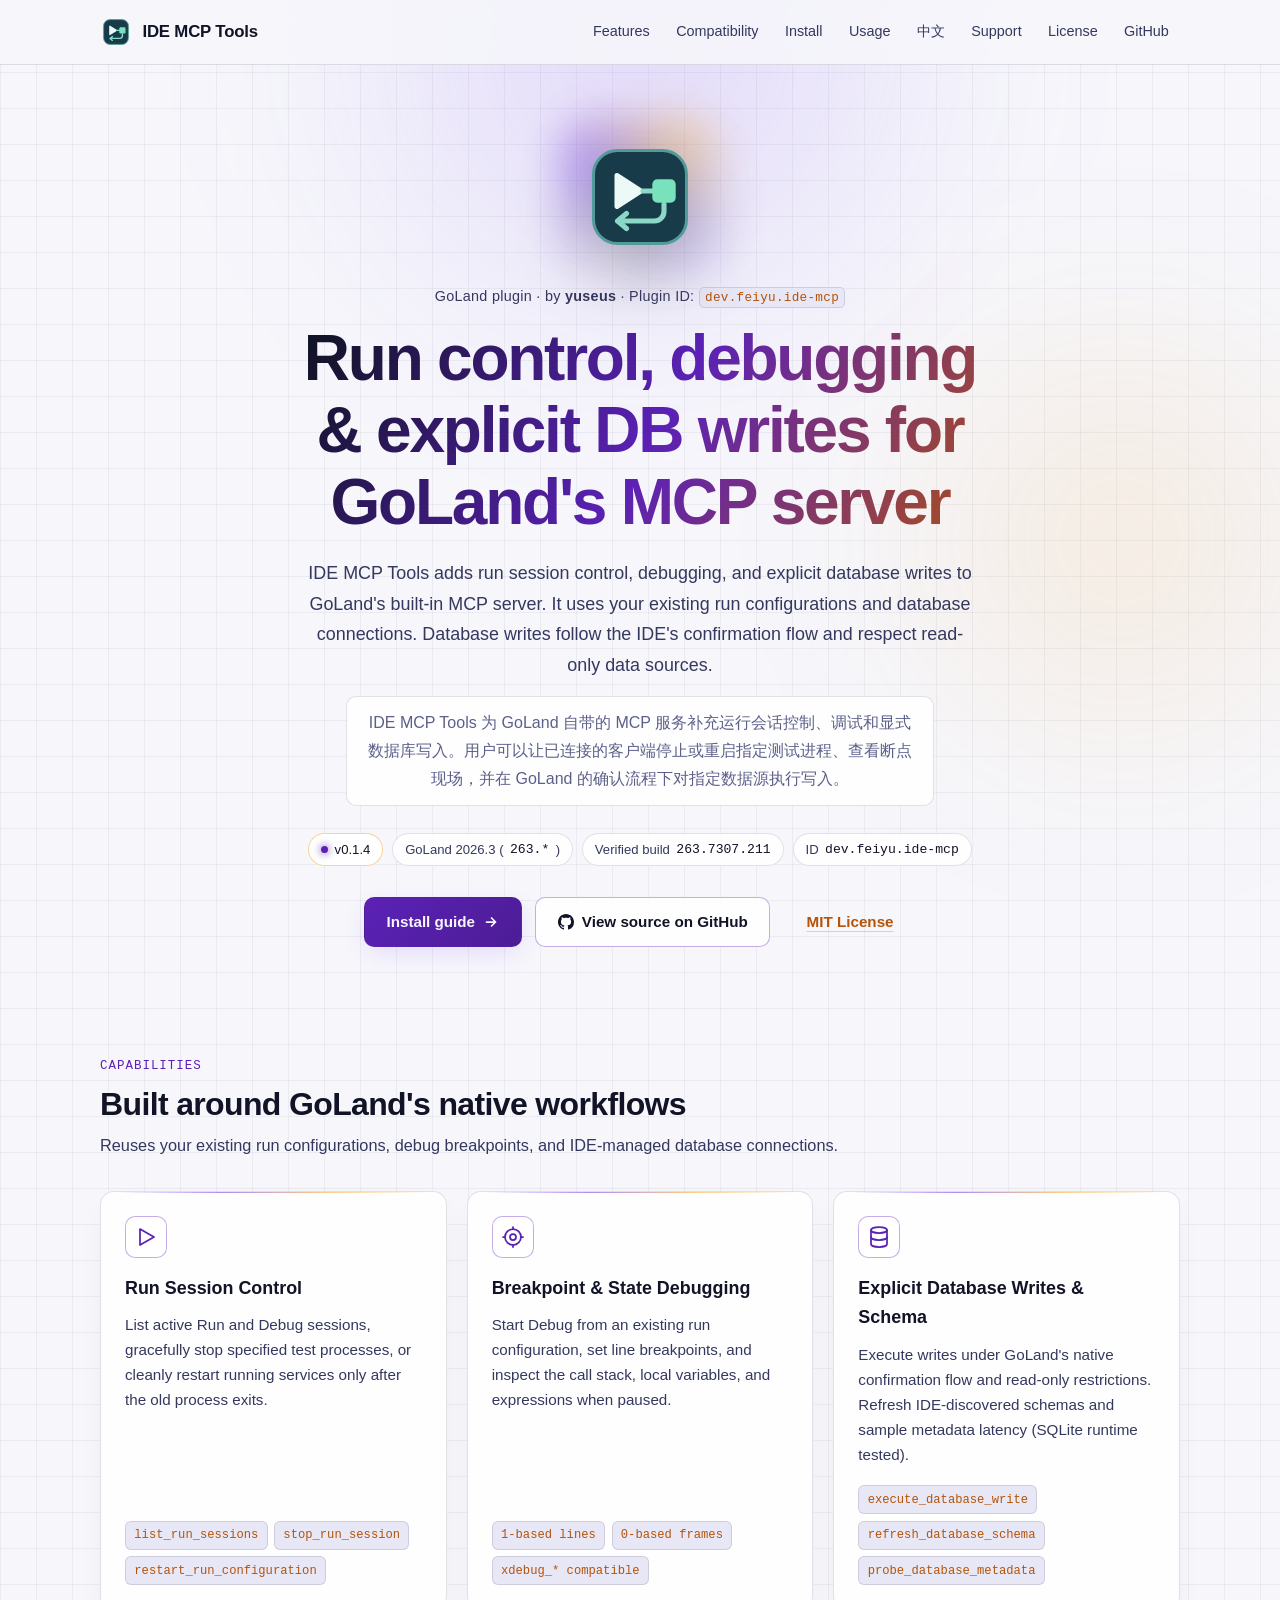
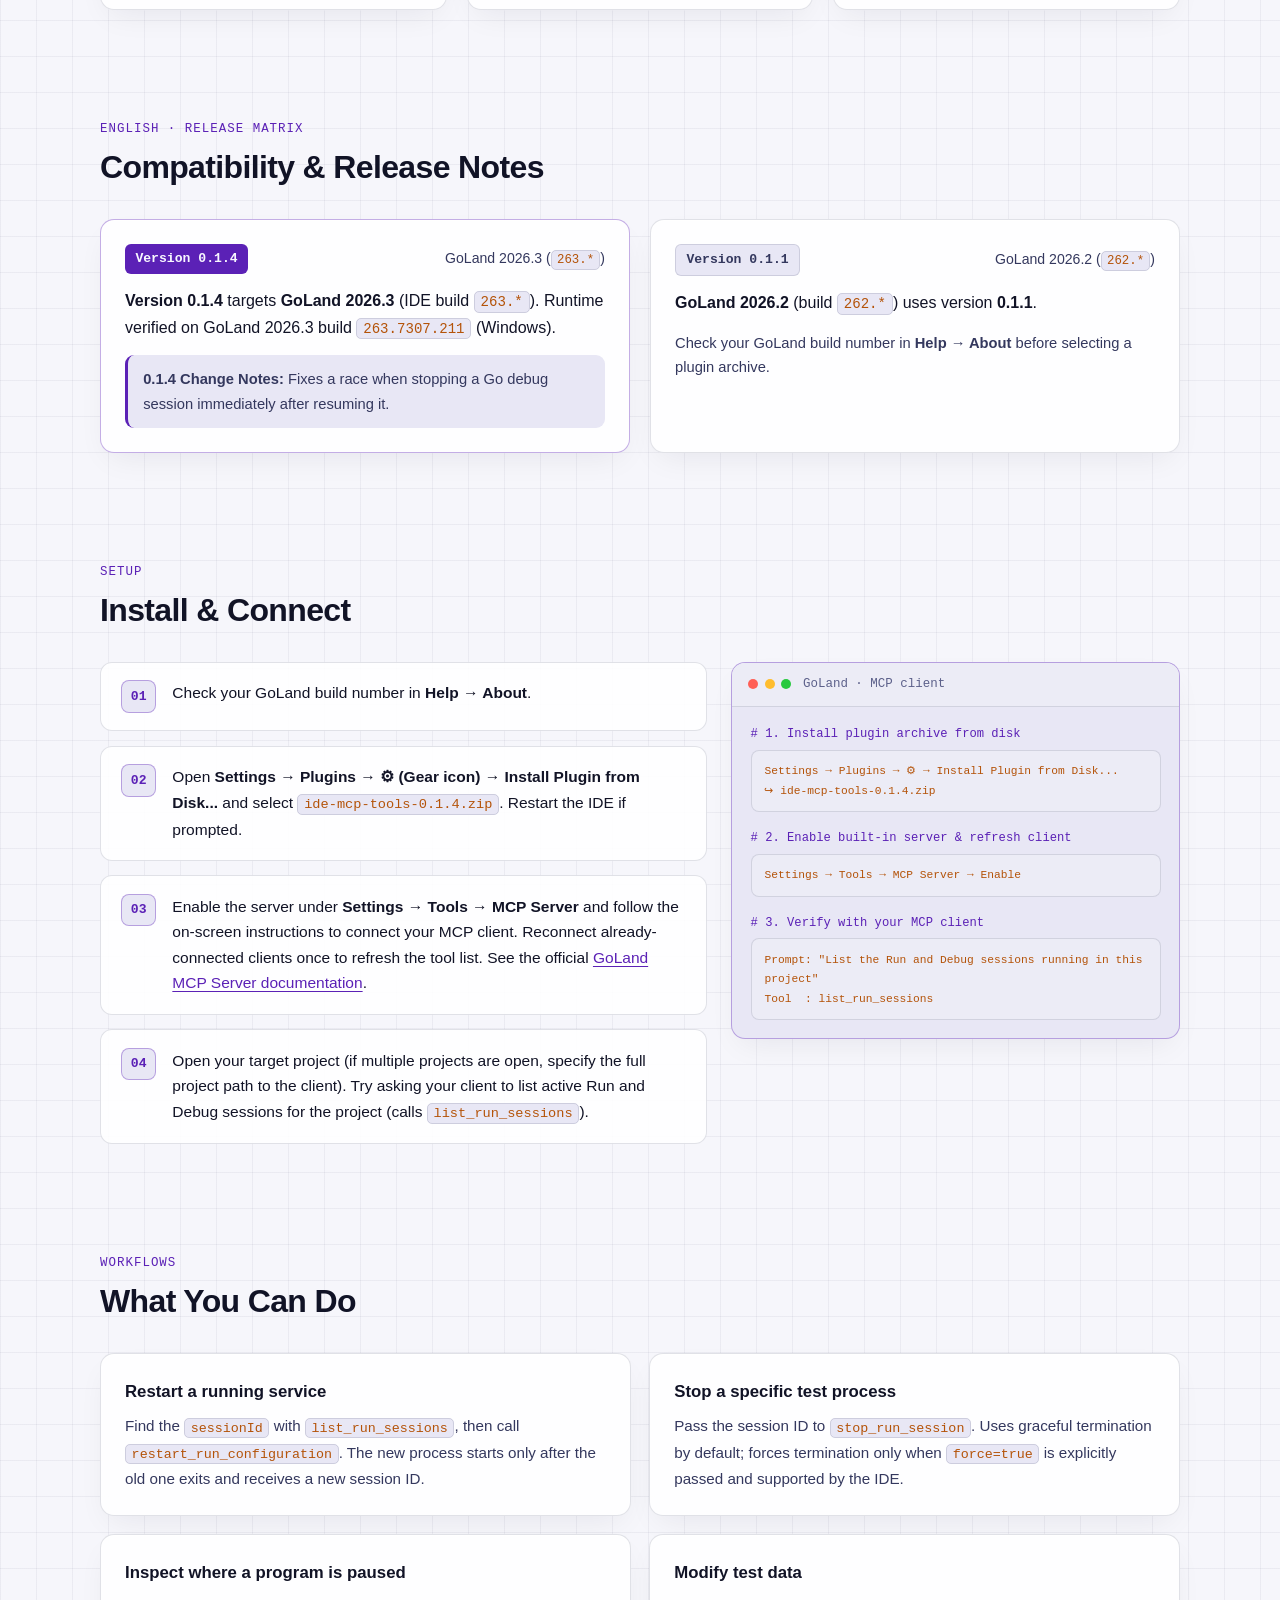
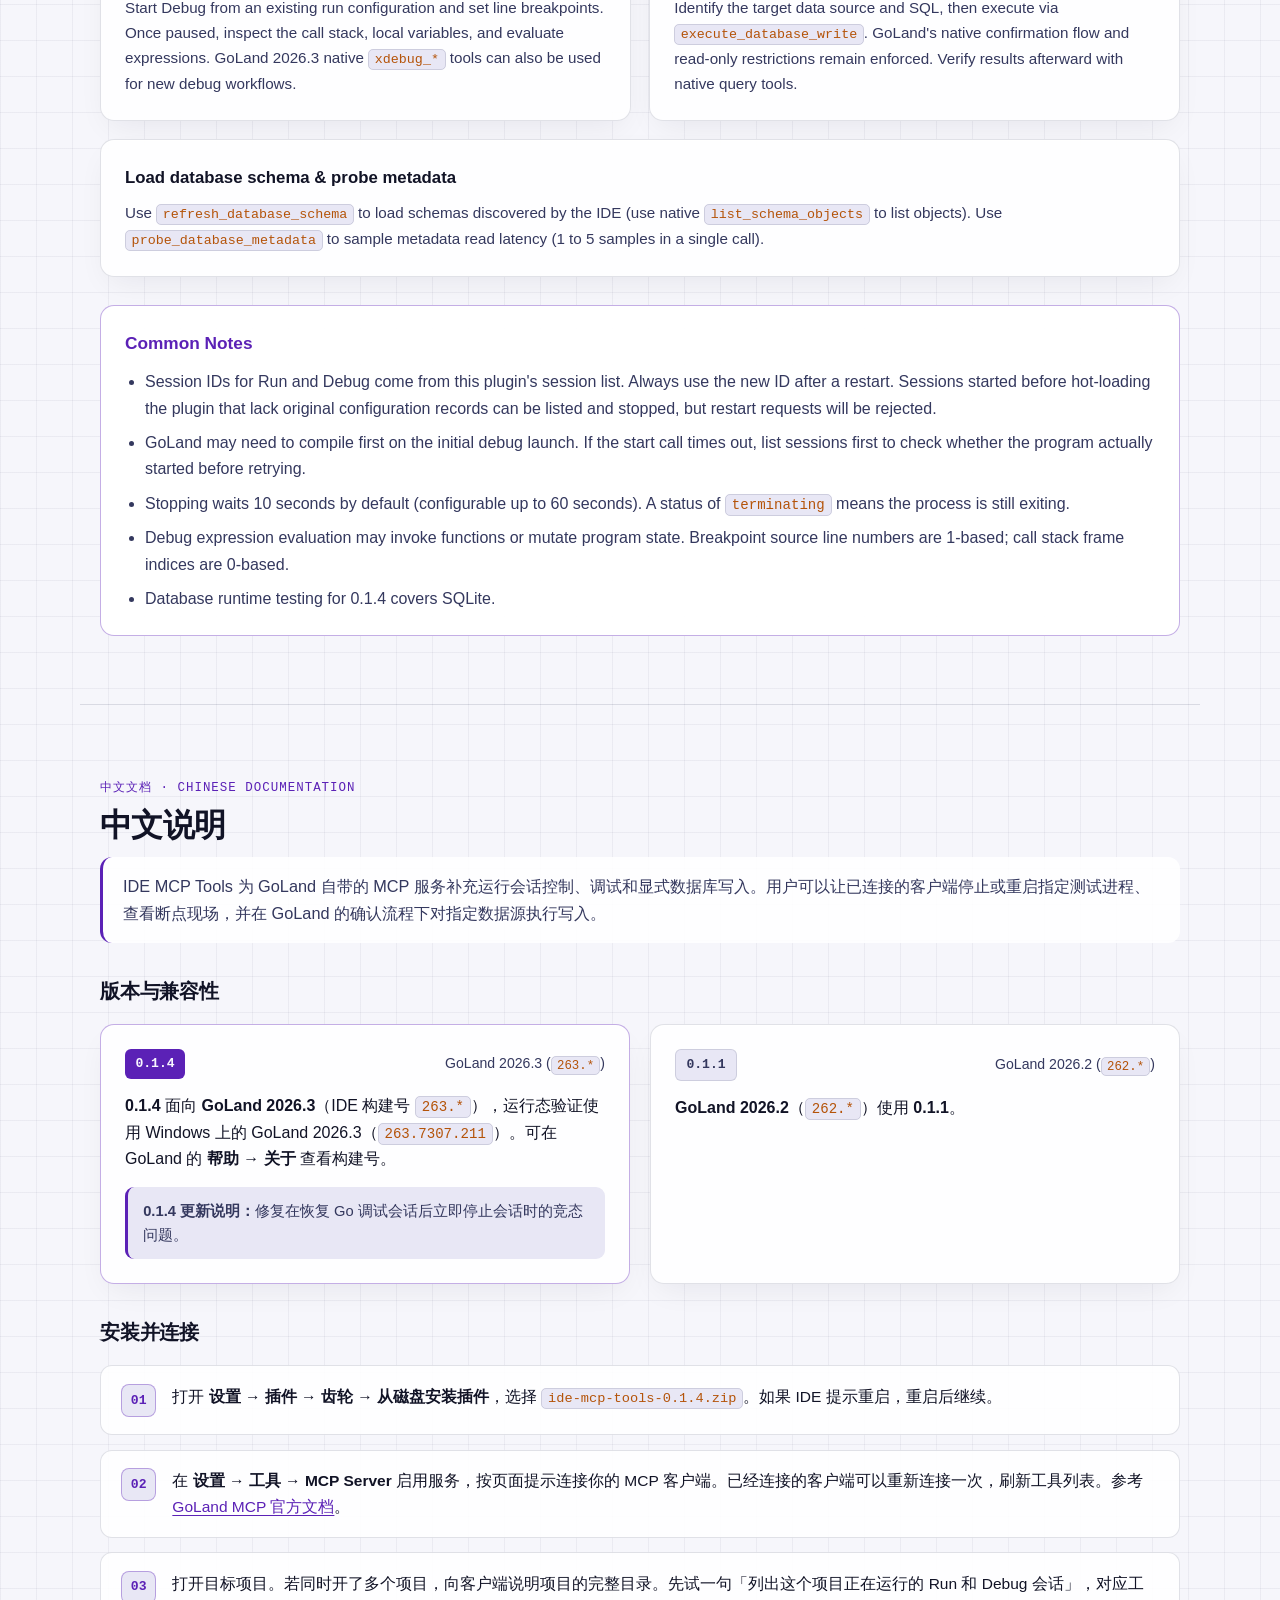
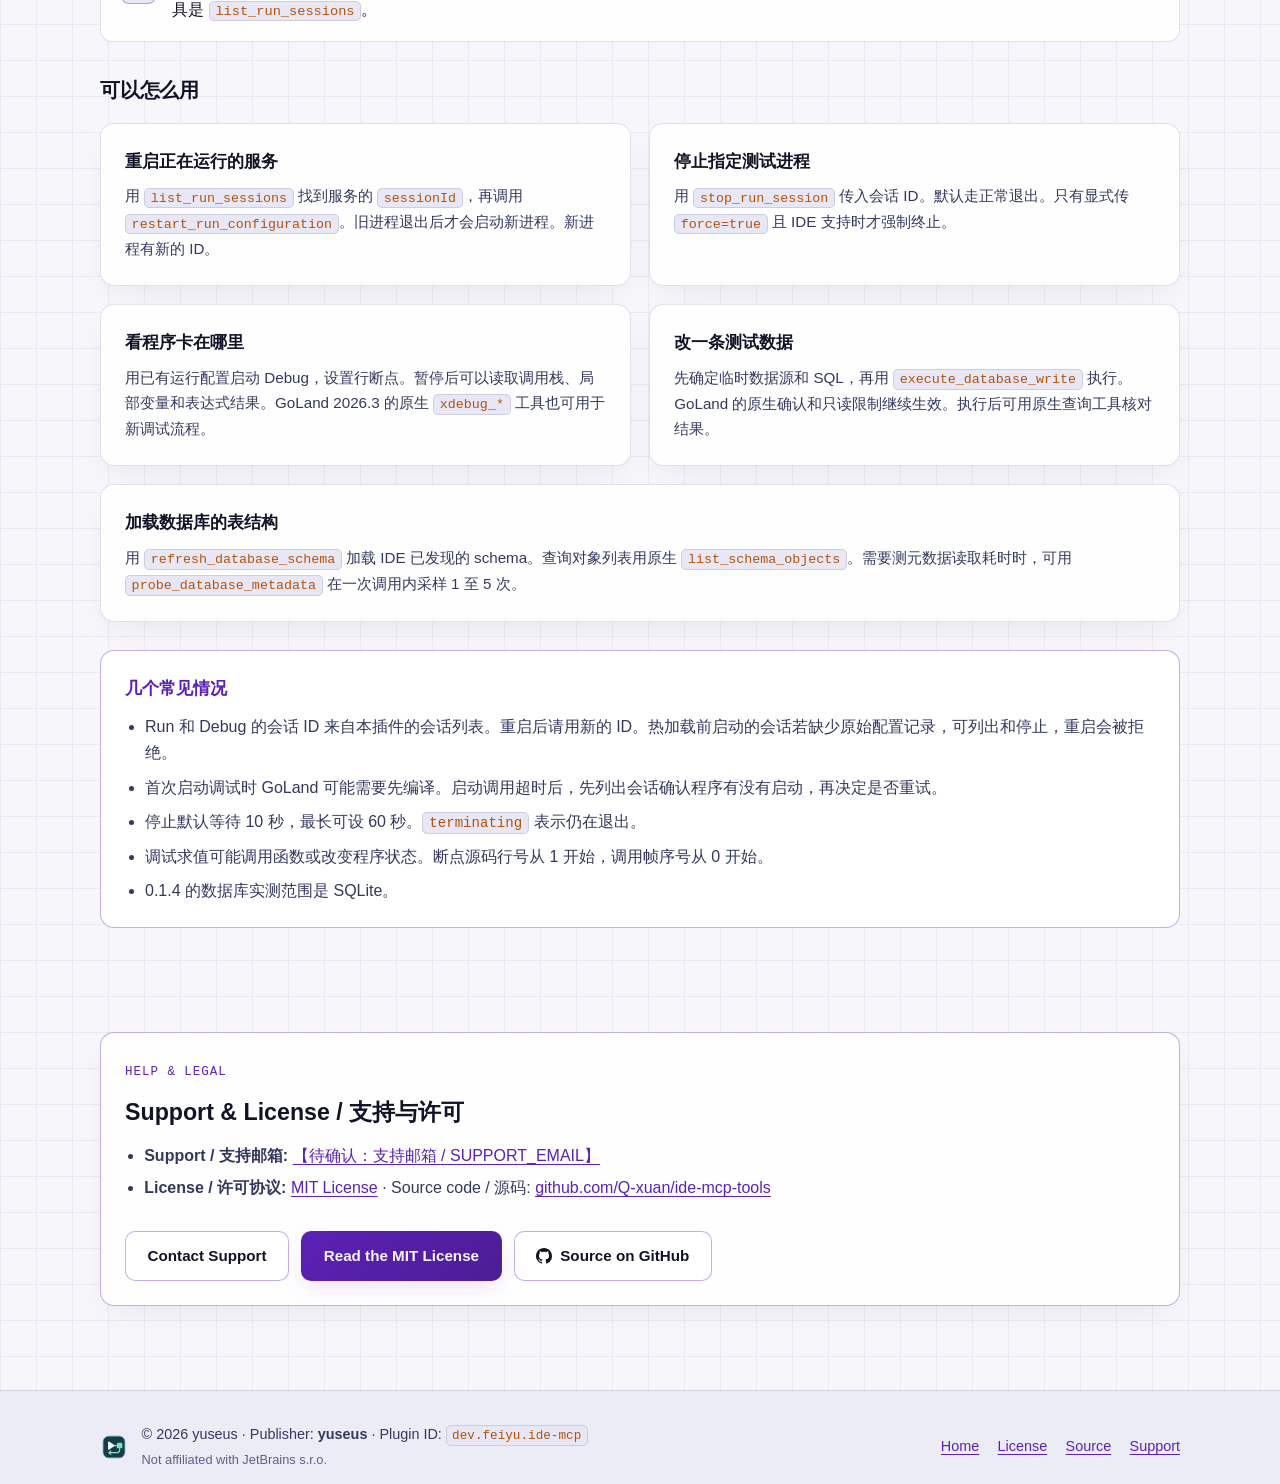
==== docs/index.html @ c02a5cfa "docs: add publisher website for GitHub Pages" ====
<!DOCTYPE html>
<html lang="en">
<head>
  <meta charset="utf-8">
  <meta name="viewport" content="width=device-width, initial-scale=1">
  <title>IDE MCP Tools – GoLand Plugin by yuseus</title>
  <meta name="description" content="IDE MCP Tools adds run session control, debugging, and explicit database writes to GoLand's built-in MCP server.">
  <link rel="icon" type="image/svg+xml" href="pluginIcon.svg">
  <link rel="stylesheet" href="style.css">
</head>
<body>
  <a href="#main-content" class="skip-link">Skip to main content</a>

  <div class="bg-canvas" aria-hidden="true">
    <div class="glow glow-1"></div>
    <div class="glow glow-2"></div>
  </div>

  <header class="site-header">
    <div class="container nav-inner">
      <a href="./" class="brand" aria-label="IDE MCP Tools Home">
        <img src="pluginIcon.svg" alt="IDE MCP Tools icon" width="32" height="32" class="brand-icon">
        <span class="brand-name">IDE MCP Tools</span>
      </a>
      <nav class="site-nav" aria-label="Primary navigation">
        <a href="#features">Features</a>
        <a href="#compatibility">Compatibility</a>
        <a href="#install">Install</a>
        <a href="#usage">Usage</a>
        <a href="#zh" lang="zh-CN">中文</a>
        <a href="#support">Support</a>
        <a href="eula/">License</a>
        <a href="https://github.com/Q-xuan/ide-mcp-tools" rel="noopener">GitHub</a>
      </nav>
    </div>
  </header>

  <main id="main-content">
    <section class="hero" aria-labelledby="hero-title">
      <div class="container hero-inner">
        <div class="hero-icon-shell">
          <img src="pluginIcon.svg" alt="IDE MCP Tools icon" width="120" height="120" class="hero-icon">
        </div>

        <p class="eyebrow">GoLand plugin &middot; by <strong>yuseus</strong> &middot; Plugin ID: <code>dev.feiyu.ide-mcp</code></p>

        <h1 id="hero-title" class="hero-title">
          Run control, debugging &amp; explicit DB writes for GoLand's MCP server
        </h1>

        <p class="hero-lead">
          IDE MCP Tools adds run session control, debugging, and explicit database writes to GoLand's built-in MCP server. It uses your existing run configurations and database connections. Database writes follow the IDE's confirmation flow and respect read-only data sources.
        </p>

        <p class="hero-lead-zh" lang="zh-CN">
          IDE MCP Tools 为 GoLand 自带的 MCP 服务补充运行会话控制、调试和显式数据库写入。用户可以让已连接的客户端停止或重启指定测试进程、查看断点现场，并在 GoLand 的确认流程下对指定数据源执行写入。
        </p>

        <div class="badge-row" role="list" aria-label="Release highlights">
          <span class="badge badge-accent" role="listitem">
            <span class="badge-dot" aria-hidden="true"></span>
            v0.1.4
          </span>
          <span class="badge" role="listitem">GoLand 2026.3 (<code>263.*</code>)</span>
          <span class="badge" role="listitem">Verified build <code>263.7307.211</code></span>
          <span class="badge" role="listitem">ID <code>dev.feiyu.ide-mcp</code></span>
        </div>

        <div class="cta-row">
          <a href="#install" class="btn btn-primary">
            <span>Install guide</span>
            <svg width="16" height="16" viewBox="0 0 16 16" fill="none" stroke="currentColor" stroke-width="1.75" stroke-linecap="round" stroke-linejoin="round" aria-hidden="true">
              <path d="M3.5 8h9M8.5 4l4 4-4 4"/>
            </svg>
          </a>
          <a href="https://github.com/Q-xuan/ide-mcp-tools" class="btn btn-secondary" rel="noopener"><svg class="btn-icon" width="16" height="16" viewBox="0 0 16 16" aria-hidden="true" fill="currentColor"><path d="M8 0C3.58 0 0 3.58 0 8c0 3.54 2.29 6.53 5.47 7.59.4.07.55-.17.55-.38 0-.19-.01-.82-.01-1.49-2.01.37-2.53-.49-2.69-.94-.09-.23-.48-.94-.82-1.13-.28-.15-.68-.52-.01-.53.63-.01 1.08.58 1.23.82.72 1.21 1.87.87 2.33.66.07-.52.28-.87.51-1.07-1.78-.2-3.64-.89-3.64-3.95 0-.87.31-1.59.82-2.15-.08-.2-.36-1.02.08-2.12 0 0 .67-.21 2.2.82.64-.18 1.32-.27 2-.27.68 0 1.36.09 2 .27 1.53-1.04 2.2-.82 2.2-.82.44 1.1.16 1.92.08 2.12.51.56.82 1.27.82 2.15 0 3.07-1.87 3.75-3.65 3.95.29.25.54.73.54 1.48 0 1.07-.01 1.93-.01 2.2 0 .21.15.46.55.38A8.013 8.013 0 0016 8c0-4.42-3.58-8-8-8z"/></svg> View source on GitHub</a>
          <a href="eula/" class="btn btn-ghost">MIT License</a>
        </div>
      </div>
    </section>

    <section id="features" class="section" aria-labelledby="features-heading">
      <div class="container">
        <div class="section-header">
          <span class="section-kicker">Capabilities</span>
          <h2 id="features-heading">Built around GoLand's native workflows</h2>
          <p class="section-sub">Reuses your existing run configurations, debug breakpoints, and IDE-managed database connections.</p>
        </div>

        <div class="feature-grid">
          <article class="glass-card feature-card">
            <div class="feature-icon" aria-hidden="true">
              <svg width="24" height="24" viewBox="0 0 24 24" fill="none" stroke="currentColor" stroke-width="1.75" stroke-linecap="round" stroke-linejoin="round">
                <polygon points="6 4 20 12 6 20 6 4"/>
              </svg>
            </div>
            <h3>Run Session Control</h3>
            <p>List active Run and Debug sessions, gracefully stop specified test processes, or cleanly restart running services only after the old process exits.</p>
            <div class="chip-row" aria-label="Run control tools">
              <code class="tool-chip">list_run_sessions</code>
              <code class="tool-chip">stop_run_session</code>
              <code class="tool-chip">restart_run_configuration</code>
            </div>
          </article>

          <article class="glass-card feature-card">
            <div class="feature-icon" aria-hidden="true">
              <svg width="24" height="24" viewBox="0 0 24 24" fill="none" stroke="currentColor" stroke-width="1.75" stroke-linecap="round" stroke-linejoin="round">
                <circle cx="12" cy="12" r="8"/>
                <circle cx="12" cy="12" r="3"/>
                <line x1="12" y1="2" x2="12" y2="4"/>
                <line x1="12" y1="20" x2="12" y2="22"/>
                <line x1="2" y1="12" x2="4" y2="12"/>
                <line x1="20" y1="12" x2="22" y2="12"/>
              </svg>
            </div>
            <h3>Breakpoint &amp; State Debugging</h3>
            <p>Start Debug from an existing run configuration, set line breakpoints, and inspect the call stack, local variables, and expressions when paused.</p>
            <div class="chip-row" aria-label="Debugging integration">
              <code class="tool-chip">1-based lines</code>
              <code class="tool-chip">0-based frames</code>
              <code class="tool-chip">xdebug_* compatible</code>
            </div>
          </article>

          <article class="glass-card feature-card">
            <div class="feature-icon" aria-hidden="true">
              <svg width="24" height="24" viewBox="0 0 24 24" fill="none" stroke="currentColor" stroke-width="1.75" stroke-linecap="round" stroke-linejoin="round">
                <ellipse cx="12" cy="5" rx="8" ry="3"/>
                <path d="M4 5v7c0 1.66 3.58 3 8 3s8-1.34 8-3V5"/>
                <path d="M4 12v7c0 1.66 3.58 3 8 3s8-1.34 8-3v-7"/>
              </svg>
            </div>
            <h3>Explicit Database Writes &amp; Schema</h3>
            <p>Execute writes under GoLand's native confirmation flow and read-only restrictions. Refresh IDE-discovered schemas and sample metadata latency (SQLite runtime tested).</p>
            <div class="chip-row" aria-label="Database tools">
              <code class="tool-chip">execute_database_write</code>
              <code class="tool-chip">refresh_database_schema</code>
              <code class="tool-chip">probe_database_metadata</code>
            </div>
          </article>
        </div>
      </div>
    </section>

    <section id="compatibility" class="section" aria-labelledby="compat-heading">
      <div class="container">
        <div class="section-header">
          <span class="section-kicker">English &middot; Release Matrix</span>
          <h2 id="compat-heading">Compatibility &amp; Release Notes</h2>
        </div>

        <div class="compat-grid">
          <div class="glass-card compat-card compat-current">
            <div class="compat-top">
              <span class="version-pill">Version 0.1.4</span>
              <span class="target-pill">GoLand 2026.3 (<code>263.*</code>)</span>
            </div>
            <p class="compat-body">
              <strong>Version 0.1.4</strong> targets <strong>GoLand 2026.3</strong> (IDE build <code>263.*</code>). Runtime verified on GoLand 2026.3 build <code>263.7307.211</code> (Windows).
            </p>
            <div class="changelog-box">
              <strong>0.1.4 Change Notes:</strong> Fixes a race when stopping a Go debug session immediately after resuming it.
            </div>
          </div>

          <div class="glass-card compat-card">
            <div class="compat-top">
              <span class="version-pill version-pill-muted">Version 0.1.1</span>
              <span class="target-pill">GoLand 2026.2 (<code>262.*</code>)</span>
            </div>
            <p class="compat-body">
              <strong>GoLand 2026.2</strong> (build <code>262.*</code>) uses version <strong>0.1.1</strong>.
            </p>
            <p class="compat-note">
              Check your GoLand build number in <strong>Help &rarr; About</strong> before selecting a plugin archive.
            </p>
          </div>
        </div>
      </div>
    </section>

    <section id="install" class="section" aria-labelledby="install-heading">
      <div class="container">
        <div class="section-header">
          <span class="section-kicker">Setup</span>
          <h2 id="install-heading">Install &amp; Connect</h2>
        </div>

        <div class="install-layout">
          <ol class="step-timeline">
            <li class="step-item">
              <span class="step-num" aria-hidden="true">01</span>
              <div class="step-body">
                Check your GoLand build number in <strong>Help &rarr; About</strong>.
              </div>
            </li>
            <li class="step-item">
              <span class="step-num" aria-hidden="true">02</span>
              <div class="step-body">
                Open <strong>Settings &rarr; Plugins &rarr; &#9881; (Gear icon) &rarr; Install Plugin from Disk...</strong> and select <code>ide-mcp-tools-0.1.4.zip</code>. Restart the IDE if prompted.
              </div>
            </li>
            <li class="step-item">
              <span class="step-num" aria-hidden="true">03</span>
              <div class="step-body">
                Enable the server under <strong>Settings &rarr; Tools &rarr; MCP Server</strong> and follow the on-screen instructions to connect your MCP client. Reconnect already-connected clients once to refresh the tool list. See the official <a href="https://www.jetbrains.com/help/go/mcp-server.html" rel="noopener noreferrer">GoLand MCP Server documentation</a>.
              </div>
            </li>
            <li class="step-item">
              <span class="step-num" aria-hidden="true">04</span>
              <div class="step-body">
                Open your target project (if multiple projects are open, specify the full project path to the client). Try asking your client to list active Run and Debug sessions for the project (calls <code>list_run_sessions</code>).
              </div>
            </li>
          </ol>

          <aside class="ide-window" aria-label="GoLand MCP setup walkthrough">
            <div class="ide-titlebar">
              <div class="ide-dots" aria-hidden="true">
                <span class="dot dot-red"></span>
                <span class="dot dot-amber"></span>
                <span class="dot dot-green"></span>
              </div>
              <span class="ide-title">GoLand &middot; MCP client</span>
            </div>
            <div class="ide-body">
              <div class="ide-block">
                <span class="ide-label"># 1. Install plugin archive from disk</span>
                <pre><code>Settings &rarr; Plugins &rarr; &#9881; &rarr; Install Plugin from Disk...
&hookrightarrow; ide-mcp-tools-0.1.4.zip</code></pre>
              </div>
              <div class="ide-block">
                <span class="ide-label"># 2. Enable built-in server &amp; refresh client</span>
                <pre><code>Settings &rarr; Tools &rarr; MCP Server &rarr; Enable</code></pre>
              </div>
              <div class="ide-block">
                <span class="ide-label"># 3. Verify with your MCP client</span>
                <pre><code>Prompt: "List the Run and Debug sessions running in this project"
Tool  : list_run_sessions</code></pre>
              </div>
            </div>
          </aside>
        </div>
      </div>
    </section>

    <section id="usage" class="section" aria-labelledby="usage-heading">
      <div class="container">
        <div class="section-header">
          <span class="section-kicker">Workflows</span>
          <h2 id="usage-heading">What You Can Do</h2>
        </div>

        <ul class="usage-grid">
          <li class="glass-card usage-card">
            <h3>Restart a running service</h3>
            <p>Find the <code>sessionId</code> with <code>list_run_sessions</code>, then call <code>restart_run_configuration</code>. The new process starts only after the old one exits and receives a new session ID.</p>
          </li>
          <li class="glass-card usage-card">
            <h3>Stop a specific test process</h3>
            <p>Pass the session ID to <code>stop_run_session</code>. Uses graceful termination by default; forces termination only when <code>force=true</code> is explicitly passed and supported by the IDE.</p>
          </li>
          <li class="glass-card usage-card">
            <h3>Inspect where a program is paused</h3>
            <p>Start Debug from an existing run configuration and set line breakpoints. Once paused, inspect the call stack, local variables, and evaluate expressions. GoLand 2026.3 native <code>xdebug_*</code> tools can also be used for new debug workflows.</p>
          </li>
          <li class="glass-card usage-card">
            <h3>Modify test data</h3>
            <p>Identify the target data source and SQL, then execute via <code>execute_database_write</code>. GoLand's native confirmation flow and read-only restrictions remain enforced. Verify results afterward with native query tools.</p>
          </li>
          <li class="glass-card usage-card usage-card-wide">
            <h3>Load database schema &amp; probe metadata</h3>
            <p>Use <code>refresh_database_schema</code> to load schemas discovered by the IDE (use native <code>list_schema_objects</code> to list objects). Use <code>probe_database_metadata</code> to sample metadata read latency (1 to 5 samples in a single call).</p>
          </li>
        </ul>

        <div class="callout-panel">
          <h3 class="callout-title">Common Notes</h3>
          <ul class="notes-list">
            <li>Session IDs for Run and Debug come from this plugin's session list. Always use the new ID after a restart. Sessions started before hot-loading the plugin that lack original configuration records can be listed and stopped, but restart requests will be rejected.</li>
            <li>GoLand may need to compile first on the initial debug launch. If the start call times out, list sessions first to check whether the program actually started before retrying.</li>
            <li>Stopping waits 10 seconds by default (configurable up to 60 seconds). A status of <code>terminating</code> means the process is still exiting.</li>
            <li>Debug expression evaluation may invoke functions or mutate program state. Breakpoint source line numbers are 1-based; call stack frame indices are 0-based.</li>
            <li>Database runtime testing for 0.1.4 covers SQLite.</li>
          </ul>
        </div>
      </div>
    </section>

    <hr class="section-divider container">

    <section id="zh" lang="zh-CN" class="section" aria-labelledby="zh-heading">
      <div class="container">
        <div class="section-header">
          <span class="section-kicker">中文文档 &middot; Chinese Documentation</span>
          <h2 id="zh-heading">中文说明</h2>
          <p class="lead-card">IDE MCP Tools 为 GoLand 自带的 MCP 服务补充运行会话控制、调试和显式数据库写入。用户可以让已连接的客户端停止或重启指定测试进程、查看断点现场，并在 GoLand 的确认流程下对指定数据源执行写入。</p>
        </div>

        <div class="zh-block">
          <h3 class="sub-heading">版本与兼容性</h3>
          <div class="compat-grid">
            <div class="glass-card compat-card compat-current">
              <div class="compat-top">
                <span class="version-pill">0.1.4</span>
                <span class="target-pill">GoLand 2026.3 (<code>263.*</code>)</span>
              </div>
              <p class="compat-body">
                <strong>0.1.4</strong> 面向 <strong>GoLand 2026.3</strong>（IDE 构建号 <code>263.*</code>），运行态验证使用 Windows 上的 GoLand 2026.3（<code>263.7307.211</code>）。可在 GoLand 的 <strong>帮助 &rarr; 关于</strong> 查看构建号。
              </p>
              <div class="changelog-box">
                <strong>0.1.4 更新说明：</strong>修复在恢复 Go 调试会话后立即停止会话时的竞态问题。
              </div>
            </div>

            <div class="glass-card compat-card">
              <div class="compat-top">
                <span class="version-pill version-pill-muted">0.1.1</span>
                <span class="target-pill">GoLand 2026.2 (<code>262.*</code>)</span>
              </div>
              <p class="compat-body">
                <strong>GoLand 2026.2</strong>（<code>262.*</code>）使用 <strong>0.1.1</strong>。
              </p>
            </div>
          </div>
        </div>

        <div class="zh-block">
          <h3 class="sub-heading">安装并连接</h3>
          <ol class="step-timeline">
            <li class="step-item">
              <span class="step-num" aria-hidden="true">01</span>
              <div class="step-body">
                打开 <strong>设置 &rarr; 插件 &rarr; 齿轮 &rarr; 从磁盘安装插件</strong>，选择 <code>ide-mcp-tools-0.1.4.zip</code>。如果 IDE 提示重启，重启后继续。
              </div>
            </li>
            <li class="step-item">
              <span class="step-num" aria-hidden="true">02</span>
              <div class="step-body">
                在 <strong>设置 &rarr; 工具 &rarr; MCP Server</strong> 启用服务，按页面提示连接你的 MCP 客户端。已经连接的客户端可以重新连接一次，刷新工具列表。参考 <a href="https://www.jetbrains.com/help/go/mcp-server.html" rel="noopener noreferrer">GoLand MCP 官方文档</a>。
              </div>
            </li>
            <li class="step-item">
              <span class="step-num" aria-hidden="true">03</span>
              <div class="step-body">
                打开目标项目。若同时开了多个项目，向客户端说明项目的完整目录。先试一句「列出这个项目正在运行的 Run 和 Debug 会话」，对应工具是 <code>list_run_sessions</code>。
              </div>
            </li>
          </ol>
        </div>

        <div class="zh-block">
          <h3 class="sub-heading">可以怎么用</h3>
          <ul class="usage-grid">
            <li class="glass-card usage-card">
              <h4>重启正在运行的服务</h4>
              <p>用 <code>list_run_sessions</code> 找到服务的 <code>sessionId</code>，再调用 <code>restart_run_configuration</code>。旧进程退出后才会启动新进程。新进程有新的 ID。</p>
            </li>
            <li class="glass-card usage-card">
              <h4>停止指定测试进程</h4>
              <p>用 <code>stop_run_session</code> 传入会话 ID。默认走正常退出。只有显式传 <code>force=true</code> 且 IDE 支持时才强制终止。</p>
            </li>
            <li class="glass-card usage-card">
              <h4>看程序卡在哪里</h4>
              <p>用已有运行配置启动 Debug，设置行断点。暂停后可以读取调用栈、局部变量和表达式结果。GoLand 2026.3 的原生 <code>xdebug_*</code> 工具也可用于新调试流程。</p>
            </li>
            <li class="glass-card usage-card">
              <h4>改一条测试数据</h4>
              <p>先确定临时数据源和 SQL，再用 <code>execute_database_write</code> 执行。GoLand 的原生确认和只读限制继续生效。执行后可用原生查询工具核对结果。</p>
            </li>
            <li class="glass-card usage-card usage-card-wide">
              <h4>加载数据库的表结构</h4>
              <p>用 <code>refresh_database_schema</code> 加载 IDE 已发现的 schema。查询对象列表用原生 <code>list_schema_objects</code>。需要测元数据读取耗时时，可用 <code>probe_database_metadata</code> 在一次调用内采样 1 至 5 次。</p>
            </li>
          </ul>
        </div>

        <div class="callout-panel">
          <h3 class="callout-title">几个常见情况</h3>
          <ul class="notes-list">
            <li>Run 和 Debug 的会话 ID 来自本插件的会话列表。重启后请用新的 ID。热加载前启动的会话若缺少原始配置记录，可列出和停止，重启会被拒绝。</li>
            <li>首次启动调试时 GoLand 可能需要先编译。启动调用超时后，先列出会话确认程序有没有启动，再决定是否重试。</li>
            <li>停止默认等待 10 秒，最长可设 60 秒。<code>terminating</code> 表示仍在退出。</li>
            <li>调试求值可能调用函数或改变程序状态。断点源码行号从 1 开始，调用帧序号从 0 开始。</li>
            <li>0.1.4 的数据库实测范围是 SQLite。</li>
          </ul>
        </div>
      </div>
    </section>

    <section id="support" class="section" aria-labelledby="support-heading">
      <div class="container">
        <div class="glass-card support-band">
          <div class="support-copy">
            <span class="section-kicker">Help &amp; Legal</span>
            <h2 id="support-heading">Support &amp; License / 支持与许可</h2>
            <ul class="support-list">
              <li><strong>Support / 支持邮箱:</strong> <a href="mailto:SUPPORT_EMAIL">【待确认：支持邮箱 / SUPPORT_EMAIL】</a></li>
              <li><strong>License / 许可协议:</strong> <a href="eula/">MIT License</a> &middot; Source code / 源码: <a href="https://github.com/Q-xuan/ide-mcp-tools" rel="noopener">github.com/Q-xuan/ide-mcp-tools</a></li>
            </ul>
          </div>
          <div class="support-actions">
            <a href="mailto:SUPPORT_EMAIL" class="btn btn-secondary">Contact Support</a>
            <a href="eula/" class="btn btn-primary">Read the MIT License</a>
            <a href="https://github.com/Q-xuan/ide-mcp-tools" class="btn btn-secondary" rel="noopener"><svg class="btn-icon" width="16" height="16" viewBox="0 0 16 16" aria-hidden="true" fill="currentColor"><path d="M8 0C3.58 0 0 3.58 0 8c0 3.54 2.29 6.53 5.47 7.59.4.07.55-.17.55-.38 0-.19-.01-.82-.01-1.49-2.01.37-2.53-.49-2.69-.94-.09-.23-.48-.94-.82-1.13-.28-.15-.68-.52-.01-.53.63-.01 1.08.58 1.23.82.72 1.21 1.87.87 2.33.66.07-.52.28-.87.51-1.07-1.78-.2-3.64-.89-3.64-3.95 0-.87.31-1.59.82-2.15-.08-.2-.36-1.02.08-2.12 0 0 .67-.21 2.2.82.64-.18 1.32-.27 2-.27.68 0 1.36.09 2 .27 1.53-1.04 2.2-.82 2.2-.82.44 1.1.16 1.92.08 2.12.51.56.82 1.27.82 2.15 0 3.07-1.87 3.75-3.65 3.95.29.25.54.73.54 1.48 0 1.07-.01 1.93-.01 2.2 0 .21.15.46.55.38A8.013 8.013 0 0016 8c0-4.42-3.58-8-8-8z"/></svg> Source on GitHub</a>
          </div>
        </div>
      </div>
    </section>
  </main>

  <footer class="site-footer">
    <div class="container footer-inner">
      <div class="footer-brand">
        <img src="pluginIcon.svg" alt="IDE MCP Tools icon" width="28" height="28" class="brand-icon">
        <div>
          <div class="footer-title">&copy; 2026 yuseus &middot; Publisher: <strong>yuseus</strong> &middot; Plugin ID: <code>dev.feiyu.ide-mcp</code></div>
          <p class="footer-disclaimer">Not affiliated with JetBrains s.r.o.</p>
        </div>
      </div>
      <nav class="footer-nav" aria-label="Footer navigation">
        <a href="./">Home</a>
        <a href="eula/">License</a>
        <a href="https://github.com/Q-xuan/ide-mcp-tools" rel="noopener">Source</a>
        <a href="mailto:SUPPORT_EMAIL">Support</a>
      </nav>
    </div>
  </footer>
</body>
</html>
---- docs/style.css ----
:root {
  --font-sans: Inter, -apple-system, BlinkMacSystemFont, 'Segoe UI', 'PingFang SC', 'Hiragino Sans GB', 'Microsoft YaHei', 'Noto Sans CJK SC', sans-serif;
  --font-mono: 'JetBrains Mono', ui-monospace, SFMono-Regular, Menlo, Consolas, monospace;
  --bg: #0b0d19;
  --bg-elevated: #111528;
  --bg-card: rgba(22, 27, 51, 0.62);
  --bg-card-strong: rgba(30, 36, 68, 0.82);
  --bg-nav: rgba(11, 13, 25, 0.80);
  --bg-code: rgba(15, 18, 36, 0.94);
  --text: #f3f2ff;
  --text-secondary: #c0bce0;
  --text-muted: #8e8ab5;
  --accent: #a78bfa;
  --accent-secondary: #f59e0b;
  --accent-teal: #7c5dfa;
  --accent-deep: #1e2246;
  --border: rgba(196, 181, 253, 0.16);
  --border-strong: rgba(167, 139, 250, 0.42);
  --grid-line: rgba(196, 181, 253, 0.045);
  --glow-primary: rgba(139, 92, 246, 0.18);
  --glow-secondary: rgba(245, 158, 11, 0.14);
  --shadow-card: 0 16px 40px -12px rgba(6, 7, 15, 0.72), inset 0 1px 0 0 rgba(243, 242, 255, 0.08);
  --shadow-hover: 0 22px 48px -12px rgba(6, 7, 15, 0.90), inset 0 1px 0 0 rgba(167, 139, 250, 0.30);
  --btn-primary-bg: linear-gradient(135deg, #7c3aed 0%, #6d28d9 100%);
  --btn-primary-text: #ffffff;
}

@media (prefers-color-scheme: light) {
  :root {
    --bg: #f6f6fb;
    --bg-elevated: #ececf6;
    --bg-card: rgba(255, 255, 255, 0.88);
    --bg-card-strong: rgba(255, 255, 255, 0.97);
    --bg-nav: rgba(246, 246, 251, 0.86);
    --bg-code: #e8e7f5;
    --text: #111326;
    --text-secondary: #34385e;
    --text-muted: #5c608a;
    --accent: #5b21b6;
    --accent-secondary: #b45309;
    --accent-teal: #4c1d95;
    --accent-deep: #e2dff7;
    --border: rgba(30, 34, 70, 0.13);
    --border-strong: rgba(91, 33, 182, 0.36);
    --grid-line: rgba(30, 34, 70, 0.05);
    --glow-primary: rgba(139, 92, 246, 0.22);
    --glow-secondary: rgba(245, 158, 11, 0.15);
    --shadow-card: 0 12px 32px -10px rgba(17, 19, 38, 0.08), inset 0 1px 0 0 rgba(255, 255, 255, 0.85);
    --shadow-hover: 0 18px 40px -10px rgba(17, 19, 38, 0.15), inset 0 1px 0 0 rgba(255, 255, 255, 1);
    --btn-primary-bg: linear-gradient(135deg, #5b21b6 0%, #4c1d95 100%);
    --btn-primary-text: #f8f7ff;
  }
}

*,
*::before,
*::after {
  box-sizing: border-box;
}

html {
  scroll-behavior: smooth;
  scroll-padding-top: 5rem;
}

body {
  margin: 0;
  font-family: var(--font-sans);
  font-size: 1rem;
  line-height: 1.65;
  color: var(--text);
  background-color: var(--bg);
  background-image:
    linear-gradient(to right, var(--grid-line) 1px, transparent 1px),
    linear-gradient(to bottom, var(--grid-line) 1px, transparent 1px);
  background-size: 36px 36px;
  overflow-x: hidden;
  -webkit-font-smoothing: antialiased;
}

/* Ambient background glows */
.bg-canvas {
  position: fixed;
  inset: 0;
  pointer-events: none;
  z-index: -1;
  overflow: hidden;
}

.glow {
  position: absolute;
  border-radius: 50%;
  filter: blur(90px);
}

.glow-1 {
  width: 540px;
  height: 540px;
  top: -180px;
  left: 50%;
  transform: translateX(-50%);
  background: radial-gradient(circle, var(--glow-primary) 0%, transparent 70%);
}

.glow-2 {
  width: 460px;
  height: 460px;
  top: 260px;
  right: -120px;
  background: radial-gradient(circle, var(--glow-secondary) 0%, transparent 70%);
}

/* Accessibility skip link */
.skip-link {
  position: absolute;
  top: -3.5rem;
  left: 1rem;
  z-index: 200;
  padding: 0.6rem 1rem;
  background: var(--accent);
  color: var(--btn-primary-text);
  font-weight: 600;
  border-radius: 8px;
  text-decoration: none;
  transition: top 0.2s ease;
}

.skip-link:focus {
  top: 1rem;
}

a {
  color: var(--accent);
  text-decoration: underline;
  text-underline-offset: 3px;
  transition: color 0.15s ease;
}

a:hover {
  color: var(--accent-secondary);
  text-decoration: none;
}

:focus-visible {
  outline: 2px solid var(--accent);
  outline-offset: 3px;
  border-radius: 4px;
}

.container {
  max-width: 1120px;
  margin: 0 auto;
  padding: 0 1.25rem;
}

/* Sticky top navigation */
.site-header {
  position: sticky;
  top: 0;
  z-index: 100;
  background: var(--bg-nav);
  backdrop-filter: blur(14px);
  -webkit-backdrop-filter: blur(14px);
  border-bottom: 1px solid var(--border);
}

.nav-inner {
  display: flex;
  align-items: center;
  justify-content: space-between;
  gap: 1rem;
  min-height: 4rem;
}

.brand {
  display: inline-flex;
  align-items: center;
  gap: 0.65rem;
  text-decoration: none;
  color: var(--text);
  font-weight: 700;
  font-size: 1.05rem;
  letter-spacing: -0.01em;
  flex-shrink: 0;
}

.brand-icon {
  border-radius: 7px;
  flex-shrink: 0;
}

.site-nav {
  display: flex;
  align-items: center;
  gap: 0.25rem;
  overflow-x: auto;
  max-width: 100%;
  scrollbar-width: none;
  padding: 0.25rem 0;
}

.site-nav::-webkit-scrollbar {
  display: none;
}

.site-nav a {
  color: var(--text-secondary);
  text-decoration: none;
  font-size: 0.9rem;
  font-weight: 500;
  padding: 0.4rem 0.7rem;
  border-radius: 6px;
  white-space: nowrap;
  transition: color 0.15s ease, background-color 0.15s ease;
}

.site-nav a:hover,
.site-nav a[aria-current="page"] {
  color: var(--text);
  background: var(--border);
}

/* Hero section */
.hero {
  padding: 4.5rem 0 3.25rem;
  text-align: center;
}

.hero-inner {
  max-width: 820px;
  margin: 0 auto;
}

.hero-icon-shell {
  display: inline-flex;
  align-items: center;
  justify-content: center;
  padding: 0.75rem;
  border-radius: 26px;
  background: radial-gradient(circle at 30% 20%, rgba(139, 92, 246, 0.22), rgba(30, 36, 68, 0.55));
  border: 1px solid var(--border-strong);
  box-shadow: 0 0 48px var(--glow-primary), var(--shadow-card);
  margin-bottom: 1.5rem;
}

.hero-icon {
  width: 104px;
  height: 104px;
  display: block;
}

.eyebrow {
  margin: 0 0 0.9rem;
  font-size: 0.9rem;
  color: var(--text-secondary);
  letter-spacing: 0.02em;
}

.hero-title {
  margin: 0 0 1.25rem;
  font-size: clamp(2rem, 4.6vw, 3.35rem);
  line-height: 1.12;
  letter-spacing: -0.028em;
  font-weight: 800;
  background: linear-gradient(135deg, var(--text) 15%, var(--accent-secondary) 60%, var(--accent) 100%);
  -webkit-background-clip: text;
  background-clip: text;
  color: transparent;
}

.hero-lead {
  margin: 0 auto 1rem;
  font-size: 1.12rem;
  line-height: 1.7;
  color: var(--text-secondary);
  max-width: 68ch;
}

.hero-lead-zh {
  margin: 0 auto 1.65rem;
  font-size: 1rem;
  line-height: 1.75;
  color: var(--text-muted);
  max-width: 66ch;
  padding: 0.75rem 1rem;
  border-radius: 10px;
  background: var(--bg-card);
  border: 1px solid var(--border);
}

.badge-row {
  display: flex;
  flex-wrap: wrap;
  justify-content: center;
  gap: 0.55rem;
  margin-bottom: 1.9rem;
}

.badge {
  display: inline-flex;
  align-items: center;
  gap: 0.4rem;
  padding: 0.32rem 0.75rem;
  border-radius: 999px;
  font-size: 0.82rem;
  font-weight: 500;
  color: var(--text-secondary);
  background: var(--bg-card);
  border: 1px solid var(--border);
}

.badge code {
  background: transparent;
  padding: 0;
  border: 0;
  font-size: 0.82rem;
  color: var(--text);
}

.badge-accent {
  color: var(--text);
  border-color: var(--border-strong);
  background: var(--bg-card-strong);
}

.badge-dot {
  width: 7px;
  height: 7px;
  border-radius: 50%;
  background: var(--accent);
  box-shadow: 0 0 8px var(--accent);
}

.cta-row {
  display: flex;
  flex-wrap: wrap;
  justify-content: center;
  gap: 0.85rem;
}

.btn {
  display: inline-flex;
  align-items: center;
  justify-content: center;
  gap: 0.5rem;
  padding: 0.72rem 1.35rem;
  border-radius: 10px;
  font-weight: 600;
  font-size: 0.95rem;
  text-decoration: none;
  border: 1px solid transparent;
  transition: transform 0.15s ease, box-shadow 0.15s ease, border-color 0.15s ease;
}

.btn-primary {
  background: var(--btn-primary-bg);
  color: var(--btn-primary-text);
  box-shadow: 0 8px 24px -6px var(--glow-primary);
}

.btn-primary:hover {
  color: var(--btn-primary-text);
}

.btn-secondary {
  background: var(--bg-card);
  color: var(--text);
  border-color: var(--border-strong);
}

.btn-secondary:hover {
  color: var(--accent);
  border-color: var(--accent);
}

/* Generic sections & headings */
.section {
  padding: 3.25rem 0;
}

.section-header {
  margin-bottom: 2rem;
}

.section-kicker {
  display: inline-block;
  font-family: var(--font-mono);
  font-size: 0.78rem;
  text-transform: uppercase;
  letter-spacing: 0.08em;
  color: var(--accent);
  margin-bottom: 0.45rem;
}

.section-header h2 {
  margin: 0 0 0.5rem;
  font-size: clamp(1.5rem, 2.6vw, 2rem);
  letter-spacing: -0.02em;
  line-height: 1.25;
}

.section-sub {
  margin: 0;
  color: var(--text-secondary);
  font-size: 1.02rem;
}

.sub-heading {
  font-size: 1.25rem;
  margin: 2rem 0 1rem;
  letter-spacing: -0.01em;
}

/* Glass cards */
.glass-card {
  background: var(--bg-card);
  backdrop-filter: blur(12px);
  -webkit-backdrop-filter: blur(12px);
  border: 1px solid var(--border);
  border-radius: 14px;
  padding: 1.5rem;
  box-shadow: var(--shadow-card);
  transition: border-color 0.2s ease, box-shadow 0.2s ease, transform 0.2s ease;
}

/* Feature grid */
.feature-grid {
  display: grid;
  grid-template-columns: repeat(3, 1fr);
  gap: 1.25rem;
}

.feature-card {
  display: flex;
  flex-direction: column;
}

.feature-icon {
  width: 42px;
  height: 42px;
  border-radius: 10px;
  display: inline-flex;
  align-items: center;
  justify-content: center;
  background: var(--bg-card-strong);
  border: 1px solid var(--border-strong);
  color: var(--accent);
  margin-bottom: 1rem;
}

.feature-card h3 {
  margin: 0 0 0.55rem;
  font-size: 1.12rem;
}

.feature-card p {
  margin: 0 0 1.15rem;
  color: var(--text-secondary);
  font-size: 0.95rem;
  flex: 1;
}

.chip-row {
  display: flex;
  flex-wrap: wrap;
  gap: 0.4rem;
}

.tool-chip {
  font-family: var(--font-mono);
  font-size: 0.76rem;
  padding: 0.22rem 0.52rem;
  border-radius: 6px;
  background: var(--bg-code);
  border: 1px solid var(--border);
  color: var(--accent-secondary);
}

/* Compatibility grid */
.compat-grid {
  display: grid;
  grid-template-columns: repeat(2, 1fr);
  gap: 1.25rem;
}

.compat-current {
  border-color: var(--border-strong);
}

.compat-top {
  display: flex;
  flex-wrap: wrap;
  align-items: center;
  justify-content: space-between;
  gap: 0.5rem;
  margin-bottom: 0.9rem;
}

.version-pill {
  font-family: var(--font-mono);
  font-size: 0.82rem;
  font-weight: 700;
  padding: 0.25rem 0.65rem;
  border-radius: 6px;
  background: var(--accent);
  color: var(--btn-primary-text);
}

.version-pill-muted {
  background: var(--bg-code);
  color: var(--text-secondary);
  border: 1px solid var(--border);
}

.target-pill {
  font-size: 0.88rem;
  color: var(--text-secondary);
}

.compat-body {
  margin: 0 0 0.9rem;
  color: var(--text);
}

.compat-note {
  margin: 0;
  font-size: 0.92rem;
  color: var(--text-secondary);
}

.changelog-box {
  padding: 0.75rem 0.95rem;
  border-radius: 9px;
  background: var(--bg-code);
  border-left: 3px solid var(--accent);
  font-size: 0.92rem;
  color: var(--text-secondary);
}

/* Install section */
.install-layout {
  display: grid;
  grid-template-columns: 1.15fr 0.85fr;
  gap: 1.5rem;
  align-items: start;
}

.step-timeline {
  list-style: none;
  margin: 0;
  padding: 0;
  display: flex;
  flex-direction: column;
  gap: 0.9rem;
}

.step-item {
  display: flex;
  gap: 1rem;
  align-items: flex-start;
  padding: 1.1rem 1.25rem;
  border-radius: 12px;
  background: var(--bg-card);
  border: 1px solid var(--border);
}

.step-num {
  font-family: var(--font-mono);
  font-size: 0.82rem;
  font-weight: 700;
  color: var(--accent);
  background: var(--bg-code);
  border: 1px solid var(--border-strong);
  border-radius: 8px;
  padding: 0.28rem 0.55rem;
  flex-shrink: 0;
}

.step-body {
  color: var(--text);
  font-size: 0.97rem;
}

/* Stylized IDE / Terminal window */
.ide-window {
  border-radius: 14px;
  background: var(--bg-code);
  border: 1px solid var(--border-strong);
  box-shadow: var(--shadow-card);
  overflow: hidden;
}

.ide-titlebar {
  display: flex;
  align-items: center;
  gap: 0.75rem;
  padding: 0.7rem 1rem;
  background: var(--bg-elevated);
  border-bottom: 1px solid var(--border);
}

.ide-dots {
  display: inline-flex;
  gap: 0.4rem;
}

.dot {
  width: 10px;
  height: 10px;
  border-radius: 50%;
  display: inline-block;
}

.dot-red {
  background: #ff5f56;
}

.dot-amber {
  background: #ffbd2e;
}

.dot-green {
  background: #27c93f;
}

.ide-title {
  font-family: var(--font-mono);
  font-size: 0.78rem;
  color: var(--text-muted);
}

.ide-body {
  padding: 1.1rem 1.15rem;
  display: flex;
  flex-direction: column;
  gap: 1rem;
}

.ide-label {
  display: block;
  font-family: var(--font-mono);
  font-size: 0.76rem;
  color: var(--accent);
  margin-bottom: 0.35rem;
}

.ide-block pre {
  margin: 0;
  padding: 0.65rem 0.8rem;
  border-radius: 8px;
  background: var(--bg-elevated);
  border: 1px solid var(--border);
  overflow-x: auto;
  font-family: var(--font-mono);
  font-size: 0.8rem;
  line-height: 1.55;
  color: var(--text);
}

.ide-block pre code {
  background: transparent;
  padding: 0;
  border: 0;
}

/* Usage grid */
.usage-grid {
  list-style: none;
  margin: 0 0 1.75rem;
  padding: 0;
  display: grid;
  grid-template-columns: repeat(2, 1fr);
  gap: 1.15rem;
}

.usage-card h3,
.usage-card h4 {
  margin: 0 0 0.5rem;
  font-size: 1.05rem;
  color: var(--text);
}

.usage-card p {
  margin: 0;
  color: var(--text-secondary);
  font-size: 0.95rem;
}

.usage-card-wide {
  grid-column: 1 / -1;
}

/* Common notes callout */
.callout-panel {
  border-radius: 14px;
  padding: 1.4rem 1.5rem;
  background: var(--bg-card-strong);
  border: 1px solid var(--border-strong);
}

.callout-title {
  margin: 0 0 0.75rem;
  font-size: 1.08rem;
  color: var(--accent);
}

.notes-list {
  margin: 0;
  padding-left: 1.25rem;
  color: var(--text-secondary);
}

.notes-list li {
  margin-bottom: 0.5rem;
}

.notes-list li:last-child {
  margin-bottom: 0;
}

/* Chinese section helpers */
.lead-card {
  margin: 0.75rem 0 0;
  padding: 1rem 1.25rem;
  border-radius: 12px;
  background: var(--bg-card);
  border-left: 3px solid var(--accent);
  color: var(--text-secondary);
  font-size: 1.02rem;
}

.zh-block {
  margin-bottom: 1.75rem;
}

/* Support band */
.support-band {
  display: flex;
  align-items: center;
  justify-content: space-between;
  flex-wrap: wrap;
  gap: 1.5rem;
  border-color: var(--border-strong);
}

.support-copy h2 {
  margin: 0.2rem 0 0.75rem;
  font-size: 1.45rem;
}

.support-list {
  margin: 0;
  padding-left: 1.2rem;
  color: var(--text-secondary);
}

.support-list li {
  margin-bottom: 0.35rem;
}

.support-actions {
  display: flex;
  flex-wrap: wrap;
  gap: 0.75rem;
}

/* Code inline */
code {
  font-family: var(--font-mono);
  font-size: 0.88em;
  background-color: var(--bg-code);
  border: 1px solid var(--border);
  padding: 0.14em 0.42em;
  border-radius: 5px;
  color: var(--accent-secondary);
  word-break: break-word;
}

.section-divider {
  border: 0;
  border-top: 1px solid var(--border);
  margin: 1rem auto;
}

/* Footer */
.site-footer {
  border-top: 1px solid var(--border);
  background: var(--bg-elevated);
  padding: 2rem 0;
  margin-top: 2rem;
  font-size: 0.9rem;
  color: var(--text-muted);
}

.footer-inner {
  display: flex;
  justify-content: space-between;
  align-items: center;
  flex-wrap: wrap;
  gap: 1rem;
}

.footer-brand {
  display: flex;
  align-items: center;
  gap: 0.85rem;
}

.footer-title {
  color: var(--text-secondary);
}

.footer-disclaimer {
  margin: 0.15rem 0 0;
  font-size: 0.8rem;
  color: var(--text-muted);
}

.footer-nav {
  display: flex;
  gap: 1.15rem;
}

/* EULA Page */
.eula-main {
  padding-top: 2.25rem;
  padding-bottom: 3rem;
}

.eula-header {
  margin-bottom: 1.5rem;
}

.eula-header h1 {
  margin: 0.25rem 0 1rem;
  font-size: clamp(1.6rem, 3vw, 2.25rem);
  letter-spacing: -0.02em;
}

.meta-box {
  margin: 0;
  padding: 1rem 1.15rem;
  border-radius: 10px;
  background: var(--bg-code);
  border: 1px solid var(--border-strong);
  color: var(--text-secondary);
  font-size: 0.95rem;
}

.toc-mobile {
  display: block;
  margin-bottom: 1.5rem;
  padding: 0.9rem 1.15rem;
}

.toc-mobile summary {
  cursor: pointer;
  font-weight: 600;
  color: var(--accent);
}

.eula-layout {
  display: block;
}

.toc-sidebar {
  display: none;
}

.toc-heading {
  font-family: var(--font-mono);
  font-size: 0.78rem;
  text-transform: uppercase;
  letter-spacing: 0.08em;
  color: var(--accent);
  margin-bottom: 0.65rem;
}

.toc-list {
  list-style: none;
  margin: 0.5rem 0 0;
  padding: 0;
  display: flex;
  flex-direction: column;
  gap: 0.35rem;
}

.toc-list a {
  display: block;
  font-size: 0.86rem;
  color: var(--text-secondary);
  text-decoration: none;
  padding: 0.3rem 0.5rem;
  border-radius: 6px;
}

.toc-list a:hover {
  color: var(--text);
  background: var(--border);
}

.legal-prose {
  max-width: 72ch;
  line-height: 1.72;
  margin-bottom: 1.75rem;
}

.legal-prose h2 {
  margin-top: 1.85rem;
  margin-bottom: 0.6rem;
  font-size: 1.22rem;
  color: var(--text);
  border-bottom: 1px solid var(--border);
  padding-bottom: 0.35rem;
}

.legal-prose p,
.legal-prose ul {
  color: var(--text-secondary);
  margin-top: 0;
  margin-bottom: 1rem;
}

.legal-prose li {
  margin-bottom: 0.45rem;
}

.legal-notice {
  padding: 1rem 1.15rem;
  border-radius: 10px;
  background: var(--bg-code);
  border-left: 3px solid var(--accent);
  color: var(--text) !important;
}

.zh-eula-card h2 {
  margin-top: 0;
}

/* 404 Page */
.notfound-main {
  padding: 4.5rem 0;
  display: flex;
  align-items: center;
  justify-content: center;
}

.notfound-card {
  max-width: 580px;
  width: 100%;
  text-align: center;
  padding: 2.5rem 1.75rem;
}

.notfound-code {
  font-family: var(--font-mono);
  font-size: 3.5rem;
  font-weight: 800;
  line-height: 1;
  color: var(--accent);
  margin-bottom: 0.75rem;
}

/* Desktop >= 1024px layout for EULA sticky TOC */
@media (min-width: 1024px) {
  .toc-mobile {
    display: none;
  }

  .eula-layout {
    display: grid;
    grid-template-columns: 260px 1fr;
    gap: 2rem;
    align-items: start;
  }

  .toc-sidebar {
    display: block;
    position: sticky;
    top: 5.25rem;
  }

  .toc-sticky {
    padding: 1.15rem;
  }
}

/* Tablet & Mobile responsive adjustments */
@media (max-width: 900px) {
  .feature-grid,
  .compat-grid,
  .install-layout,
  .usage-grid {
    grid-template-columns: 1fr;
  }
}

@media (max-width: 600px) {
  .nav-inner {
    flex-direction: column;
    align-items: flex-start;
    padding-top: 0.6rem;
    padding-bottom: 0.6rem;
    gap: 0.35rem;
  }

  .site-nav {
    width: 100%;
  }

  .hero {
    padding: 2.75rem 0 2.25rem;
  }

  .glass-card {
    padding: 1.2rem;
  }

  .step-item {
    padding: 0.95rem 1rem;
  }
}

/* Subtle motion only when user has no reduced-motion preference */
@media (prefers-reduced-motion: no-preference) {
  @keyframes fadeUp {
    from {
      opacity: 0;
      transform: translateY(10px);
    }
    to {
      opacity: 1;
      transform: translateY(0);
    }
  }

  @keyframes glowDrift {
    0%, 100% {
      transform: translate(-50%, 0) scale(1);
    }
    50% {
      transform: translate(-46%, 18px) scale(1.06);
    }
  }

  .hero-inner {
    animation: fadeUp 0.55s ease-out both;
  }

  .glow-1 {
    animation: glowDrift 16s ease-in-out infinite;
  }

  .glass-card:hover {
    transform: translateY(-2px);
    border-color: var(--border-strong);
    box-shadow: var(--shadow-hover);
  }

  .btn:hover {
    transform: translateY(-1px);
  }
}

/* ===== Polish pass (manual review) ===== */
:root { --glow-primary: rgba(139, 92, 246, 0.26); --glow-secondary: rgba(245, 158, 11, 0.12); }
@media (prefers-color-scheme: light) { :root { --glow-primary: rgba(139, 92, 246, 0.22); --glow-secondary: rgba(245, 158, 11, 0.14); } }
.glow-1 { width: 820px; height: 620px; top: -260px; }
.glow-2 { width: 560px; height: 560px; }

/* Icon already has its own rounded tile: drop the extra box, add a halo ring instead */
.hero-icon-shell {
  position: relative;
  padding: 0;
  background: none;
  border: 0;
  box-shadow: none;
  margin-bottom: 1.75rem;
  isolation: isolate;
}
.hero-icon-shell::before {
  content: "";
  position: absolute;
  inset: -22px;
  border-radius: 40px;
  background: conic-gradient(from 210deg, rgba(139, 92, 246,0), rgba(139, 92, 246,0.55), rgba(245, 158, 11,0.15), rgba(196, 181, 253,0.5), rgba(139, 92, 246,0));
  filter: blur(18px);
  opacity: 0.75;
  z-index: -1;
}
.hero-icon { width: 120px; height: 120px; filter: drop-shadow(0 18px 36px rgba(0,0,0,0.35)); }
.hero-title { font-size: clamp(2.1rem, 5.4vw, 4rem); letter-spacing: -0.035em; text-wrap: balance; }
.hero-lead { text-wrap: pretty; }

/* Terminal: never clip the sample prompt */
.ide-block pre { white-space: pre-wrap; overflow-wrap: anywhere; }

/* Gradient hairline on cards */
.feature-card { position: relative; }
.feature-card::after {
  content: "";
  position: absolute; left: 16px; right: 16px; top: 0; height: 1px;
  background: linear-gradient(90deg, transparent, rgba(139, 92, 246,0.6), transparent);
  pointer-events: none;
}

@media (prefers-reduced-motion: no-preference) {
  @keyframes haloSpin { to { transform: rotate(360deg); } }
  .hero-icon-shell::before { animation: haloSpin 18s linear infinite; }
}
@media (max-width: 480px) {
  .hero-icon, .hero-icon-shell img { width: 96px; height: 96px; }
  .glow-1 { width: 520px; height: 460px; }
}

/* ===== v3: Nebula Indigo & Amber ===== */
.hero-title { background: linear-gradient(120deg, var(--text) 8%, var(--accent) 52%, var(--accent-secondary) 100%); -webkit-background-clip: text; background-clip: text; color: transparent; }
.hero-icon-shell::before { background: conic-gradient(from 210deg, rgba(139,92,246,0), rgba(139,92,246,0.6), rgba(245,158,11,0.35), rgba(196,181,253,0.5), rgba(139,92,246,0)); }
.feature-card::after { background: linear-gradient(90deg, transparent, rgba(139,92,246,0.7), rgba(245,158,11,0.5), transparent); }
.badge:first-child { border-color: rgba(245,158,11,0.45); }
.license-text { white-space: normal; font-family: var(--font-mono); font-size: 0.86rem; line-height: 1.7; padding: 1.25rem 1.35rem; border-radius: 12px; background: var(--bg-code); border: 1px solid var(--border); overflow-wrap: anywhere; margin: 0 0 1.5rem; }
.license-badges { display: flex; flex-wrap: wrap; gap: .5rem; margin-top: 1rem; }
.btn-icon { flex: none; vertical-align: -2px; }
.btn-ghost { background: transparent; color: var(--accent-secondary); border-color: transparent; text-decoration: underline; text-underline-offset: 4px; text-decoration-color: rgba(245,158,11,0.45); }
.btn-ghost:hover { color: var(--accent); text-decoration-color: currentColor; }
.license-text::selection, ::selection { background: rgba(139,92,246,0.35); }
.license-text p { margin: 0 0 1em; } .license-text p:last-child { margin-bottom: 0; } .license-text p:first-child { font-weight: 700; color: var(--text); }
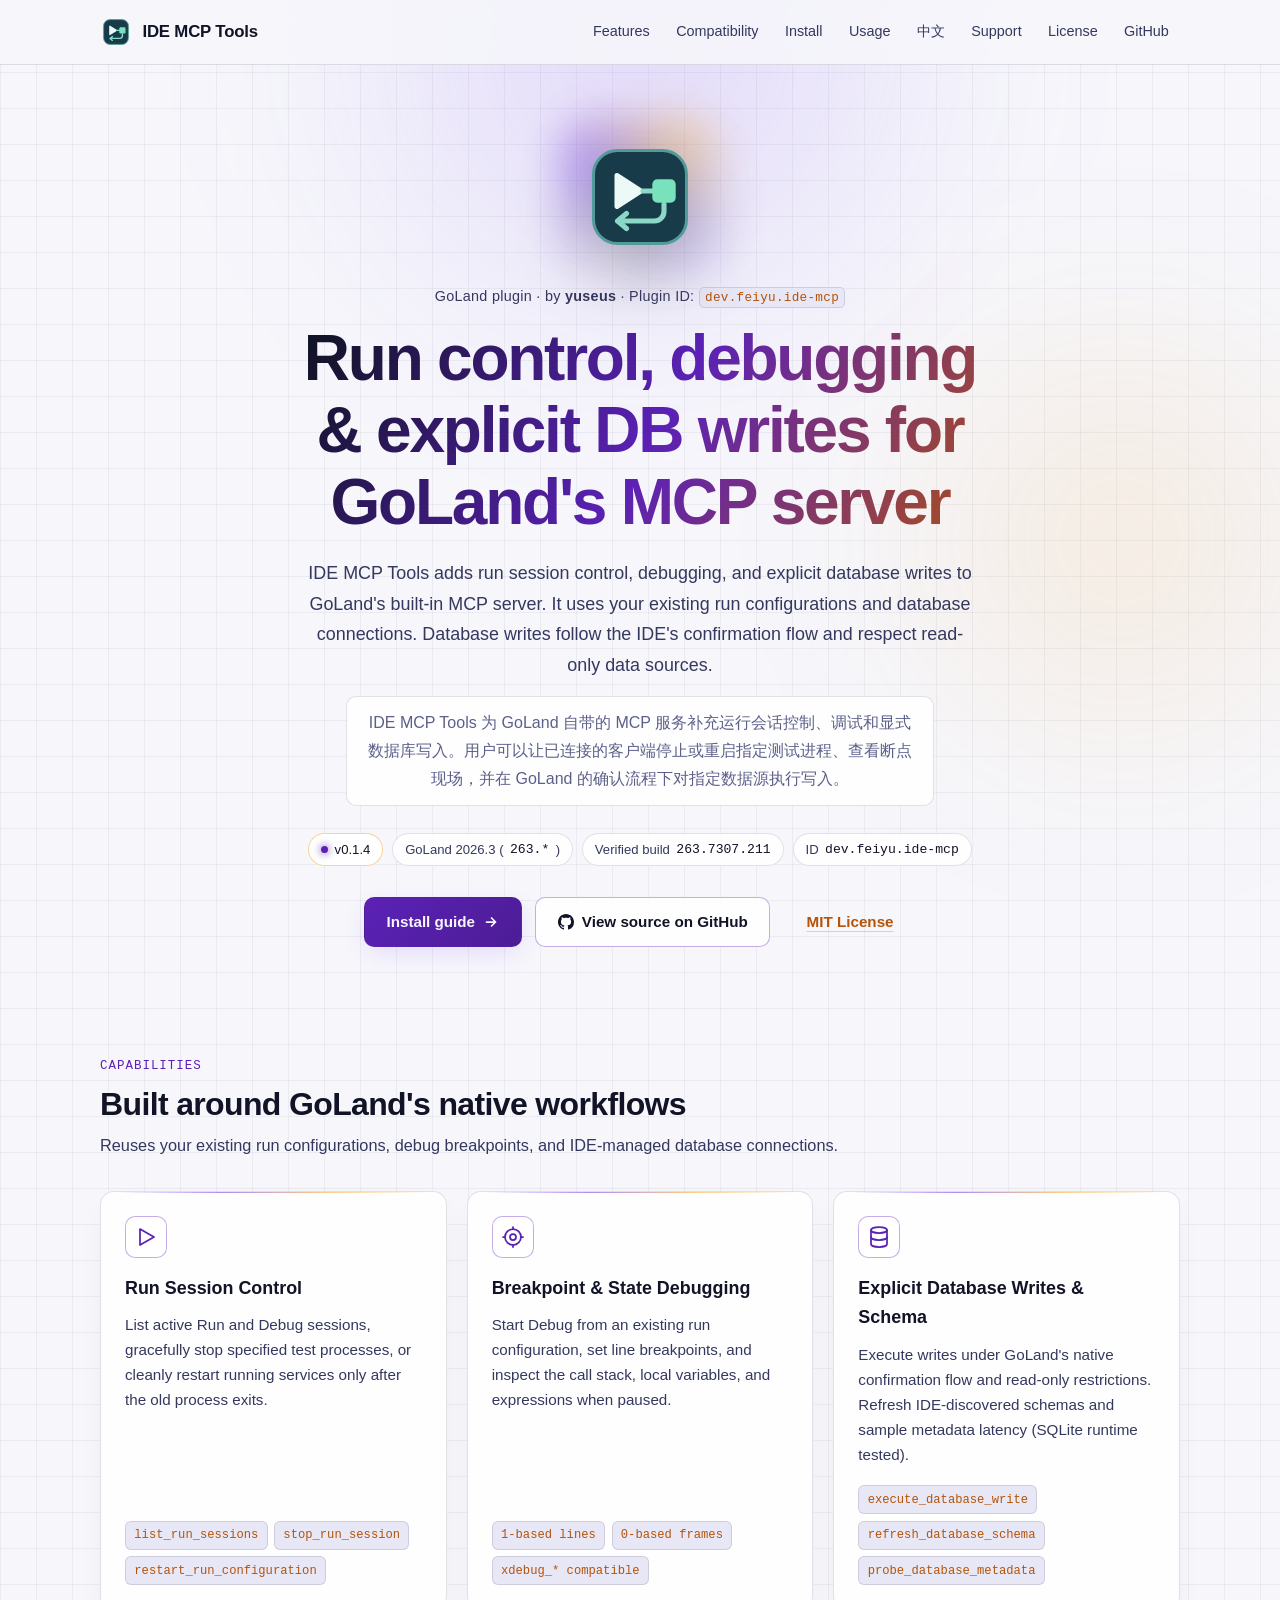
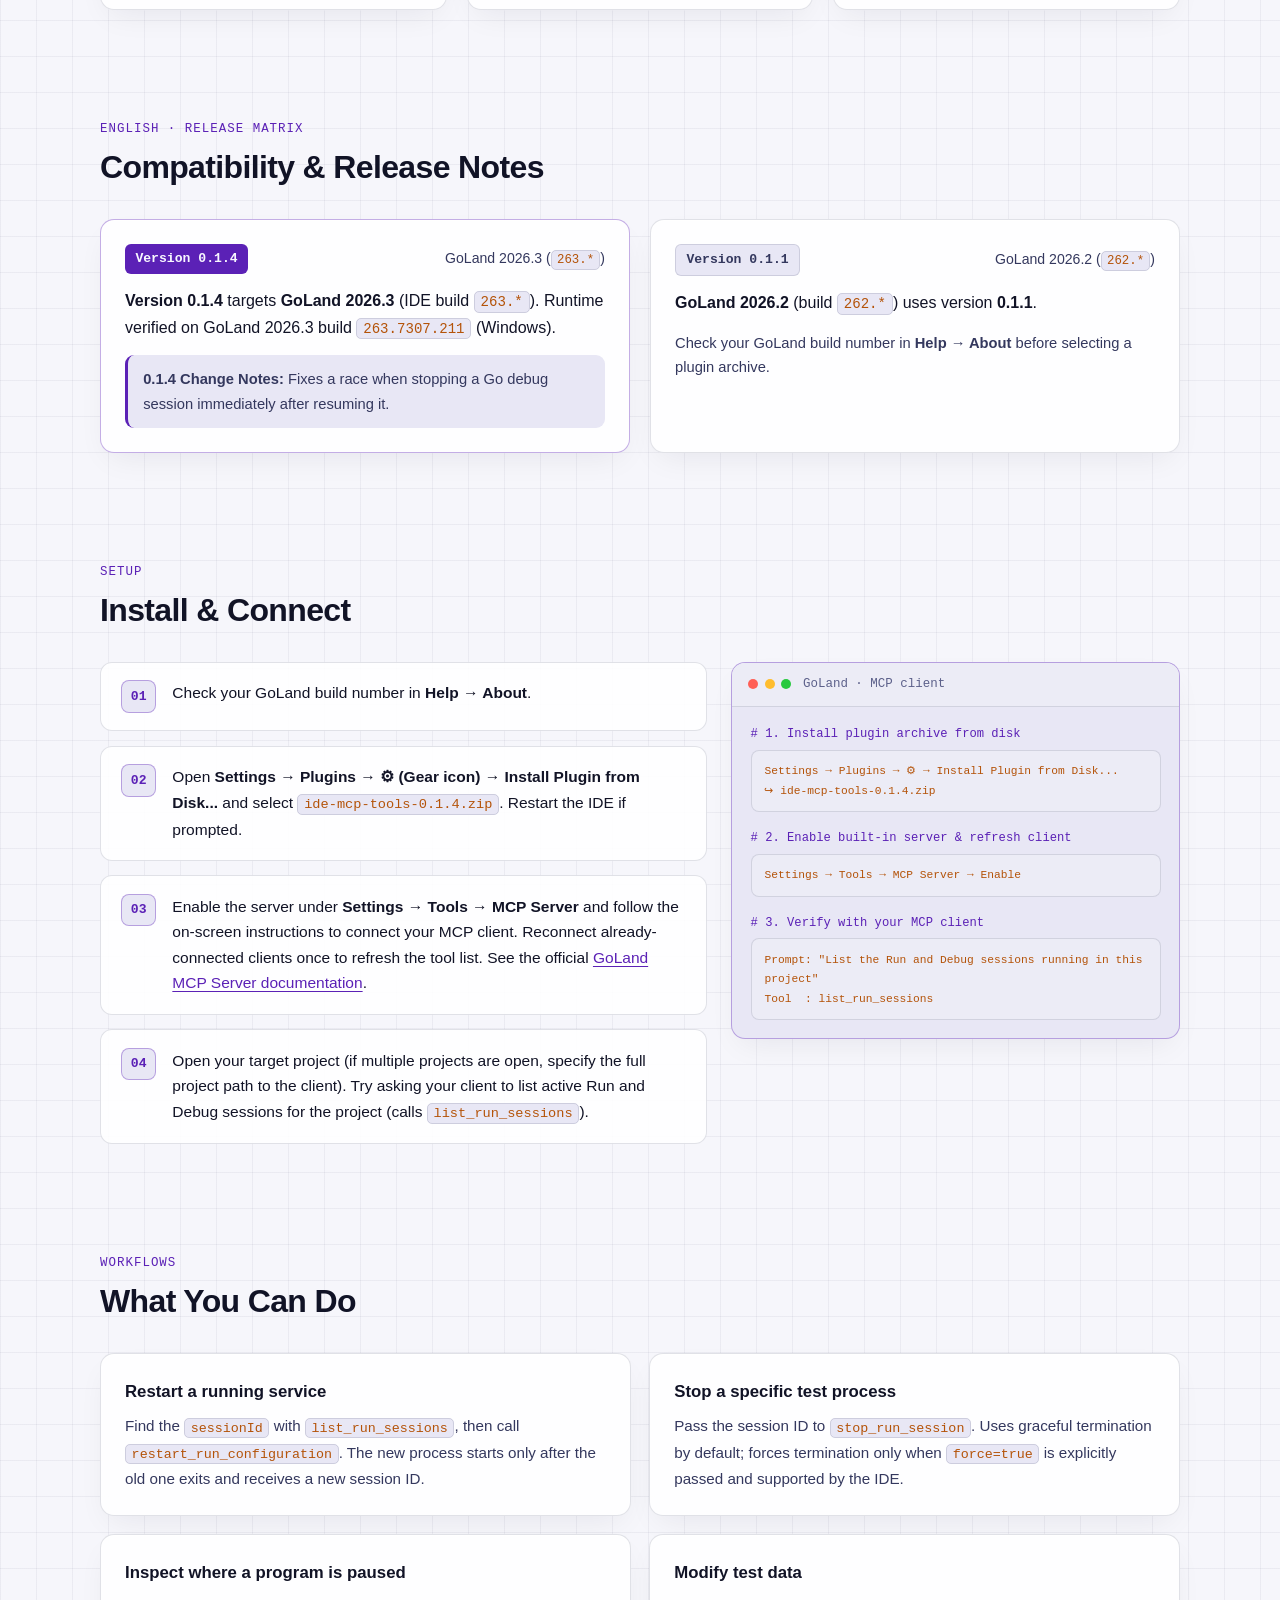
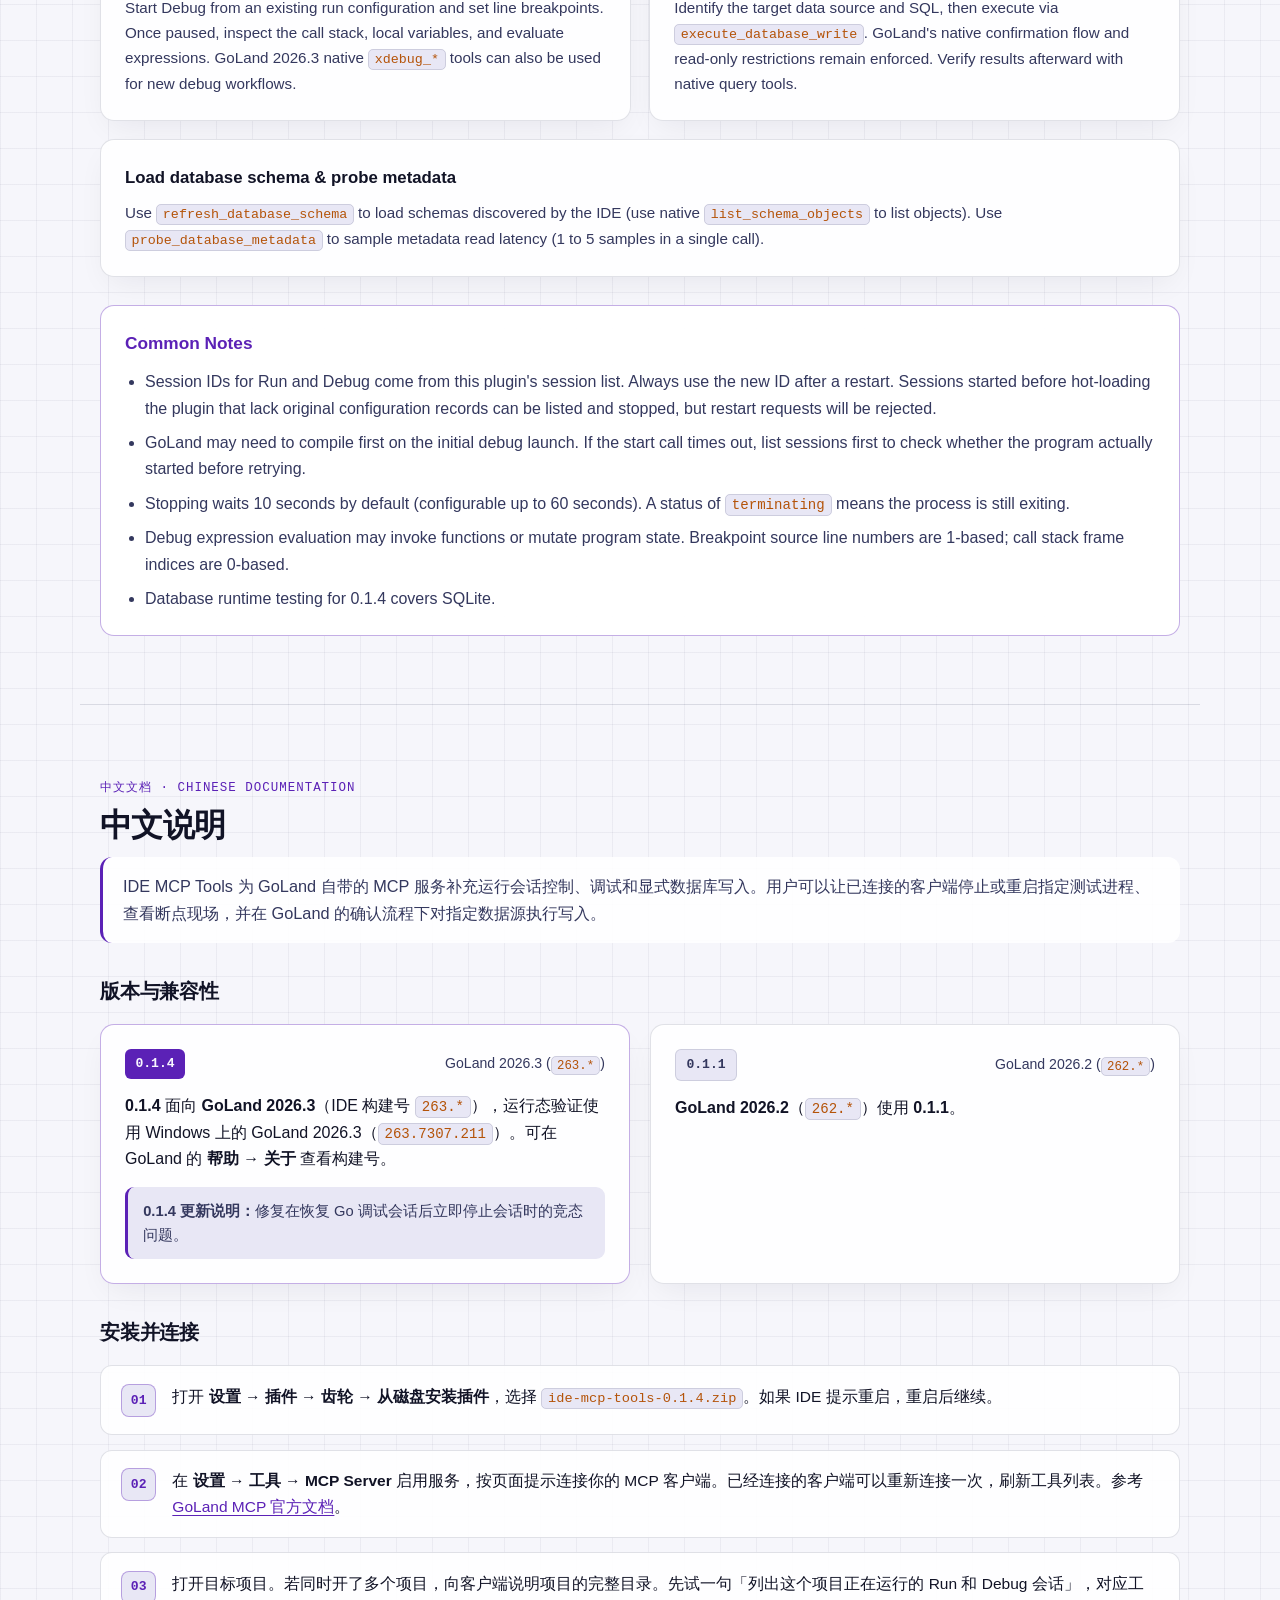
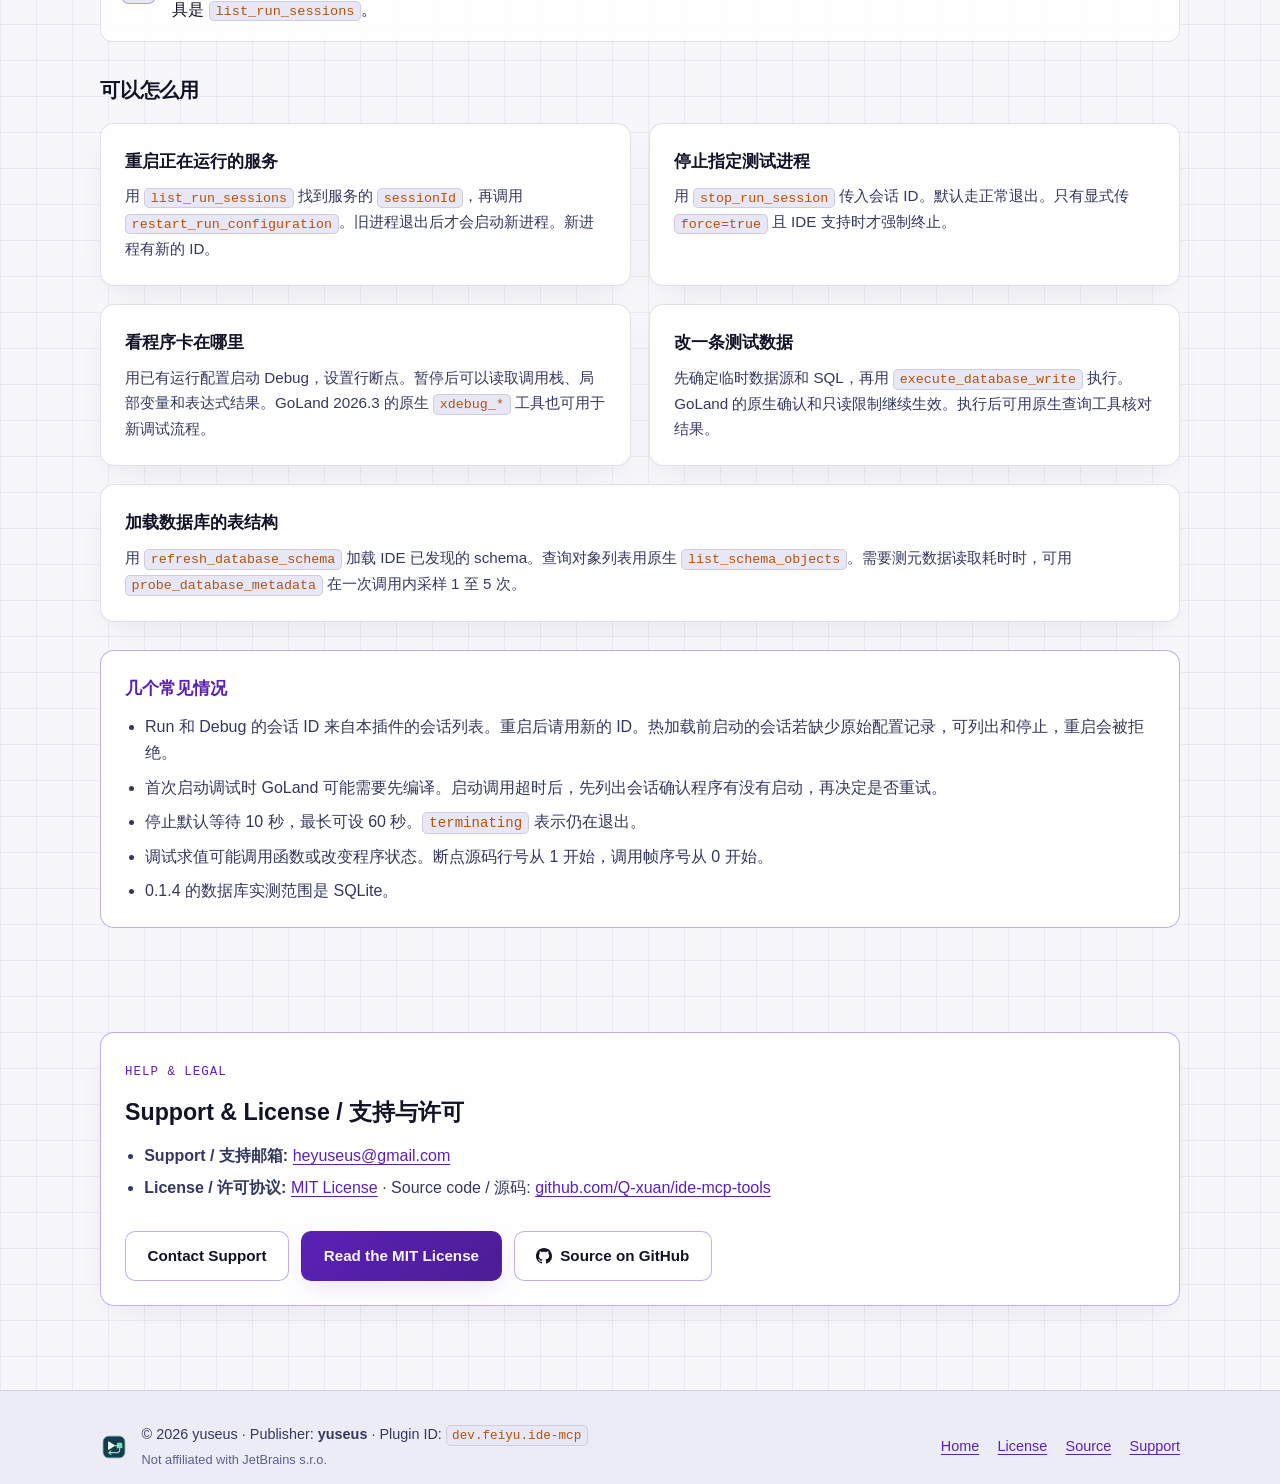
==== commit 1b3a0095: "Set the website support email" ====
--- a/docs/index.html
+++ b/docs/index.html
@@ -396,12 +396,12 @@
             <span class="section-kicker">Help &amp; Legal</span>
             <h2 id="support-heading">Support &amp; License / 支持与许可</h2>
             <ul class="support-list">
-              <li><strong>Support / 支持邮箱:</strong> <a href="mailto:SUPPORT_EMAIL">【待确认：支持邮箱 / SUPPORT_EMAIL】</a></li>
+              <li><strong>Support / 支持邮箱:</strong> <a href="mailto:heyuseus@gmail.com">heyuseus@gmail.com</a></li>
               <li><strong>License / 许可协议:</strong> <a href="eula/">MIT License</a> &middot; Source code / 源码: <a href="https://github.com/Q-xuan/ide-mcp-tools" rel="noopener">github.com/Q-xuan/ide-mcp-tools</a></li>
             </ul>
           </div>
           <div class="support-actions">
-            <a href="mailto:SUPPORT_EMAIL" class="btn btn-secondary">Contact Support</a>
+            <a href="mailto:heyuseus@gmail.com" class="btn btn-secondary">Contact Support</a>
             <a href="eula/" class="btn btn-primary">Read the MIT License</a>
             <a href="https://github.com/Q-xuan/ide-mcp-tools" class="btn btn-secondary" rel="noopener"><svg class="btn-icon" width="16" height="16" viewBox="0 0 16 16" aria-hidden="true" fill="currentColor"><path d="M8 0C3.58 0 0 3.58 0 8c0 3.54 2.29 6.53 5.47 7.59.4.07.55-.17.55-.38 0-.19-.01-.82-.01-1.49-2.01.37-2.53-.49-2.69-.94-.09-.23-.48-.94-.82-1.13-.28-.15-.68-.52-.01-.53.63-.01 1.08.58 1.23.82.72 1.21 1.87.87 2.33.66.07-.52.28-.87.51-1.07-1.78-.2-3.64-.89-3.64-3.95 0-.87.31-1.59.82-2.15-.08-.2-.36-1.02.08-2.12 0 0 .67-.21 2.2.82.64-.18 1.32-.27 2-.27.68 0 1.36.09 2 .27 1.53-1.04 2.2-.82 2.2-.82.44 1.1.16 1.92.08 2.12.51.56.82 1.27.82 2.15 0 3.07-1.87 3.75-3.65 3.95.29.25.54.73.54 1.48 0 1.07-.01 1.93-.01 2.2 0 .21.15.46.55.38A8.013 8.013 0 0016 8c0-4.42-3.58-8-8-8z"/></svg> Source on GitHub</a>
           </div>
@@ -423,7 +423,7 @@
         <a href="./">Home</a>
         <a href="eula/">License</a>
         <a href="https://github.com/Q-xuan/ide-mcp-tools" rel="noopener">Source</a>
-        <a href="mailto:SUPPORT_EMAIL">Support</a>
+        <a href="mailto:heyuseus@gmail.com">Support</a>
       </nav>
     </div>
   </footer>
